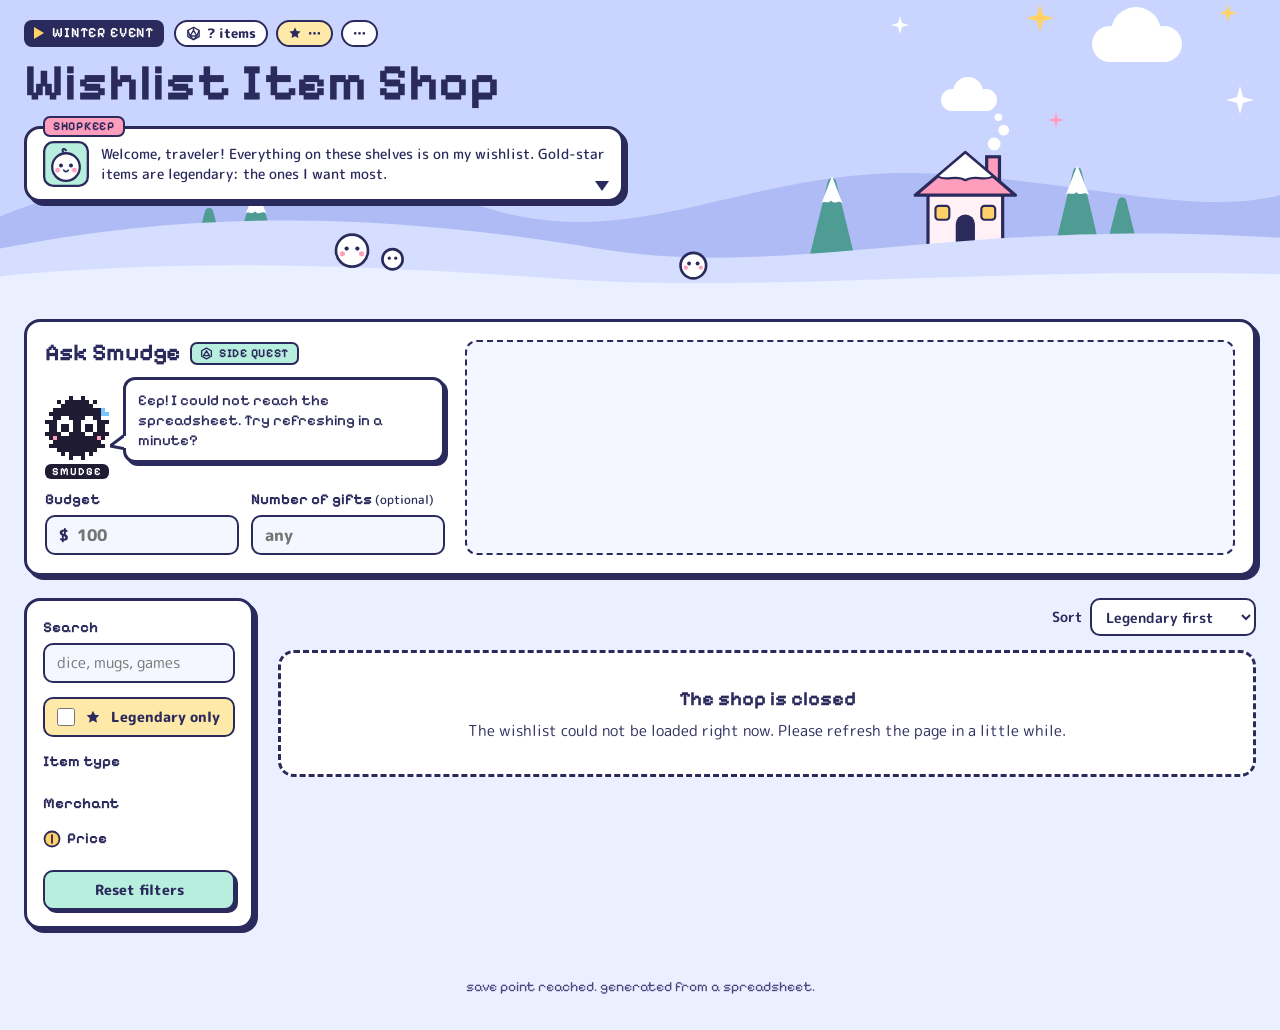
==== wishlist-site/index.html @ 826197b1 "Compact layout and more readable text - Shorter header: stats beside the event tag, hills tucked beh" ====
<!doctype html>
<html lang="en">
<head>
<meta charset="utf-8">
<meta name="viewport" content="width=device-width, initial-scale=1">
<title>Wishlist Item Shop</title>
<meta name="description" content="My winter wishlist, filterable by shop, type and price, with a little gift-picking helper.">
<link rel="preconnect" href="https://fonts.googleapis.com">
<link rel="preconnect" href="https://fonts.gstatic.com" crossorigin>
<link rel="stylesheet" href="https://fonts.googleapis.com/css2?family=M+PLUS+Rounded+1c:wght@400;500;700;800&family=Pixelify+Sans:wght@400;500;600;700&display=swap">
<link rel="stylesheet" href="styles.css">
<script src="app.js" defer></script>
</head>
<body>

<header class="hero">
  <svg class="hero-sky" aria-hidden="true" width="420" height="170" viewBox="0 0 420 170">
    <g fill="#FFFFFF">
      <circle cx="250" cy="62" r="18"/><circle cx="276" cy="50" r="25"/><circle cx="304" cy="62" r="18"/><rect x="240" y="60" width="74" height="20" rx="10"/>
      <circle cx="92" cy="118" r="11"/><circle cx="108" cy="110" r="15"/><circle cx="126" cy="118" r="11"/><rect x="86" y="116" width="46" height="13" rx="6.5"/>
      <path d="M380 104 L383 115 L394 118 L383 121 L380 132 L377 121 L366 118 L377 115 Z"/>
      <path d="M40 34 L42 41 L49 43 L42 45 L40 52 L38 45 L31 43 L38 41 Z"/>
    </g>
    <path d="M180 22 L183 33 L194 36 L183 39 L180 50 L177 39 L166 36 L177 33 Z" fill="#FFD166"/>
    <path d="M368 22 L370 29 L377 31 L370 33 L368 40 L366 33 L359 31 L366 29 Z" fill="#FFD166"/>
    <path d="M196 130 L197.6 136 L204 138 L197.6 140 L196 146 L194.4 140 L188 138 L194.4 136 Z" fill="#FF9DBD"/>
  </svg>

  <div class="wrap hero-inner">
    <div class="hero-top">
      <div class="event-tag">
        <svg aria-hidden="true" width="10" height="12" viewBox="0 0 10 12"><path d="M0 0 L10 6 L0 12 Z" fill="#FFD166"/></svg>
        <span>WINTER EVENT</span>
      </div>
      <div class="stats">
        <span class="stat">
          <svg aria-hidden="true" width="15" height="15" viewBox="0 0 24 24" fill="none" stroke="#2B2A5C" stroke-width="2.2" stroke-linejoin="round"><path d="M12 2 L21 7 V17 L12 22 L3 17 V7 Z"/><path d="M12 7 L17.5 16 H6.5 Z"/><path d="M12 2 V7 M3 7 L6.5 16 M21 7 L17.5 16 M12 22 L6.5 16 M12 22 L17.5 16"/></svg>
          <span id="stat-items">loading…</span>
        </span>
        <span class="stat stat-gold">
          <svg aria-hidden="true" width="14" height="14" viewBox="0 0 24 24"><path d="M12 2.5l2.9 6 6.6.9-4.8 4.6 1.2 6.5L12 17.4 6.1 20.5l1.2-6.5L2.5 9.4l6.6-.9z" fill="#2B2A5C"/></svg>
          <span id="stat-starred">…</span>
        </span>
        <span class="stat" id="stat-shops">…</span>
      </div>
    </div>
    <h1>Wishlist Item Shop</h1>

    <div class="dialog">
      <div class="dialog-name">SHOPKEEP</div>
      <svg aria-hidden="true" width="60" height="60" viewBox="0 0 60 60" class="dialog-portrait">
        <rect x="1.5" y="1.5" width="57" height="57" rx="12" fill="#B8EEDD" stroke="#2B2A5C" stroke-width="3"/>
        <path d="M30 12 C26 8 24 12 27 15" fill="none" stroke="#2B2A5C" stroke-width="2.5" stroke-linecap="round"/>
        <circle cx="30" cy="34" r="18" fill="#FFFFFF" stroke="#2B2A5C" stroke-width="3"/>
        <circle cx="23.5" cy="32" r="2.6" fill="#2B2A5C"/><circle cx="36.5" cy="32" r="2.6" fill="#2B2A5C"/>
        <circle cx="19" cy="38" r="3" fill="#FF9DBD"/><circle cx="41" cy="38" r="3" fill="#FF9DBD"/>
        <path d="M27 38 C28.5 40.5 31.5 40.5 33 38" fill="none" stroke="#2B2A5C" stroke-width="2.2" stroke-linecap="round"/>
      </svg>
      <p>Welcome, traveler! Everything on these shelves is on my wishlist. Gold-star items are legendary: the ones I want most.</p>
      <svg aria-hidden="true" class="dialog-caret" width="14" height="10" viewBox="0 0 14 10"><path d="M0 0 H14 L7 10 Z" fill="#2B2A5C"/></svg>
    </div>
  </div>

  <svg class="hero-scene" aria-hidden="true" viewBox="0 22 1200 178" preserveAspectRatio="xMidYMax slice">
    <path d="M0 200 V120 C150 60 300 60 450 110 C600 160 700 70 880 80 C1020 88 1120 120 1200 100 V200 Z" fill="#AEBBF5"/>
    <g fill="#4F9C94" stroke="#4F9C94" stroke-width="8" stroke-linejoin="round">
      <path d="M780 88 L800 170 H760 Z"/><path d="M1010 78 L1032 170 H988 Z"/><path d="M1052 106 L1068 170 H1036 Z"/><path d="M240 98 L260 176 H220 Z"/><path d="M196 116 L211 176 H181 Z"/>
    </g>
    <g fill="#FFFFFF">
      <path d="M780 82 L790 108 C786 103 783 110 779 105 C776 109 772 104 770 108 Z"/>
      <path d="M1010 72 L1021 100 C1016 95 1013 102 1009 97 C1006 101 1001 96 999 100 Z"/>
      <path d="M240 92 L250 118 C246 113 243 120 239 115 C236 119 232 114 230 118 Z"/>
    </g>
    <circle cx="932" cy="52" r="6" fill="#FFFFFF"/><circle cx="941" cy="39" r="5" fill="#FFFFFF"/><circle cx="936" cy="27" r="3.5" fill="#FFFFFF"/>
    <rect x="925" y="64" width="12" height="22" fill="#FF9DBD" stroke="#2B2A5C" stroke-width="3"/>
    <rect x="870" y="96" width="70" height="70" rx="6" fill="#FFF1F6" stroke="#2B2A5C" stroke-width="3"/>
    <path d="M858 100 L905 60 L952 100 Z" fill="#FF9DBD" stroke="#2B2A5C" stroke-width="3" stroke-linejoin="round"/>
    <path d="M879 82 L905 60 L931 82 C923 88 914 80 905 86 C896 80 887 88 879 82 Z" fill="#FFFFFF" stroke="#2B2A5C" stroke-width="2" stroke-linejoin="round"/>
    <rect x="896" y="118" width="18" height="48" rx="9" fill="#2B2A5C"/>
    <rect x="877" y="110" width="13" height="13" rx="3" fill="#FFD166" stroke="#2B2A5C" stroke-width="2"/>
    <rect x="920" y="110" width="13" height="13" rx="3" fill="#FFD166" stroke="#2B2A5C" stroke-width="2"/>
    <path d="M0 200 V150 C200 110 380 120 560 150 C740 180 900 120 1200 140 V200 Z" fill="#D5DEFF"/>
    <path d="M0 200 V176 C160 160 320 164 520 178 C720 192 900 168 1200 174 V200 Z" fill="#EAF0FF"/>
    <g stroke="#2B2A5C" stroke-width="2.5" fill="#FFFFFF"><circle cx="330" cy="152" r="15"/><circle cx="368" cy="160" r="9.5"/><circle cx="650" cy="166" r="12"/></g>
    <g fill="#2B2A5C"><circle cx="325" cy="150" r="2"/><circle cx="335" cy="150" r="2"/><circle cx="365" cy="159" r="1.5"/><circle cx="371" cy="159" r="1.5"/><circle cx="646" cy="164" r="1.8"/><circle cx="654" cy="164" r="1.8"/></g>
    <g fill="#FF9DBD"><circle cx="321" cy="155" r="2.4"/><circle cx="339" cy="155" r="2.4"/><circle cx="643" cy="168" r="2"/><circle cx="657" cy="168" r="2"/></g>
  </svg>
</header>

<section class="wrap planner-wrap" aria-labelledby="gp-title">
  <div class="panel planner">
    <div class="planner-left">
      <div class="planner-head">
        <h2 id="gp-title" class="pixel planner-title">Ask Smudge</h2>
        <div class="quest-tag">
          <svg aria-hidden="true" width="13" height="13" viewBox="0 0 24 24" fill="none" stroke="#2B2A5C" stroke-width="2.4" stroke-linejoin="round"><path d="M12 2 L21 7 V17 L12 22 L3 17 V7 Z"/><path d="M12 7 L17.5 16 H6.5 Z"/></svg>
          <span>SIDE QUEST</span>
        </div>
      </div>

      <div class="smudge-row">
        <div class="smudge-col">
          <div id="smudge" class="smudge" data-mood="idle">
            <svg class="m-idle" role="img" aria-label="Smudge, a fuzzy little soot sprite, looking up" width="88" height="88" viewBox="0 0 16 16" shape-rendering="crispEdges"><path d="M6 0h1v1h-1zM9 0h1v1h-1zM3 1h1v1h-1zM5 1h6v1h-6zM12 1h1v1h-1zM4 2h8v1h-8zM2 3h12v1h-12zM1 4h14v1h-14zM2 5h12v1h-12zM0 6h16v1h-16zM1 7h14v1h-14zM1 8h14v1h-14zM0 9h16v1h-16zM1 10h14v1h-14zM2 11h12v1h-12zM1 12h14v1h-14zM3 13h10v1h-10zM4 14h1v1h-1zM6 14h4v1h-4zM11 14h1v1h-1zM6 15h1v1h-1zM9 15h1v1h-1z" fill="#1E1B33"/><path d="M4 5h2v1h-2zM10 5h2v1h-2zM3 6h4v1h-4zM9 6h4v1h-4zM3 7h4v1h-4zM9 7h4v1h-4zM3 8h4v1h-4zM9 8h4v1h-4zM4 9h2v1h-2zM10 9h2v1h-2z" fill="#FFFFFF"/><path d="M4 6h1v1h-1zM10 6h1v1h-1zM4 7h2v1h-2zM10 7h2v1h-2z" fill="#1E1B33"/><path d="M2 10h1v1h-1zM13 10h1v1h-1z" fill="#FF9DBD"/></svg>
            <span class="m-happy">
              <svg role="img" aria-label="Smudge, a fuzzy little soot sprite, beaming" width="88" height="88" viewBox="0 0 16 16" shape-rendering="crispEdges"><path d="M6 0h1v1h-1zM9 0h1v1h-1zM3 1h1v1h-1zM5 1h6v1h-6zM12 1h1v1h-1zM4 2h8v1h-8zM2 3h12v1h-12zM1 4h14v1h-14zM2 5h12v1h-12zM0 6h16v1h-16zM1 7h14v1h-14zM1 8h14v1h-14zM0 9h16v1h-16zM1 10h14v1h-14zM2 11h12v1h-12zM1 12h14v1h-14zM3 13h10v1h-10zM4 14h1v1h-1zM6 14h4v1h-4zM11 14h1v1h-1zM6 15h1v1h-1zM9 15h1v1h-1z" fill="#1E1B33"/><path d="M4 6h2v1h-2zM10 6h2v1h-2zM3 7h1v1h-1zM6 7h1v1h-1zM9 7h1v1h-1zM12 7h1v1h-1z" fill="#FFFFFF"/><path d="M2 10h1v1h-1zM13 10h1v1h-1z" fill="#FF9DBD"/></svg>
              <svg aria-hidden="true" class="spark spark-a" width="22" height="22" viewBox="0 0 5 5" shape-rendering="crispEdges"><path d="M2 0h1v5h-1zM0 2h5v1h-5z" fill="#FFD166"/></svg>
              <svg aria-hidden="true" class="spark spark-b" width="14" height="14" viewBox="0 0 5 5" shape-rendering="crispEdges"><path d="M2 0h1v5h-1zM0 2h5v1h-5z" fill="#FF9DBD"/></svg>
            </span>
            <svg class="m-sad" role="img" aria-label="Smudge, a fuzzy little soot sprite, sweating nervously" width="88" height="88" viewBox="0 0 16 16" shape-rendering="crispEdges"><path d="M6 0h1v1h-1zM9 0h1v1h-1zM3 1h1v1h-1zM5 1h6v1h-6zM12 1h1v1h-1zM4 2h8v1h-8zM2 3h12v1h-12zM1 4h14v1h-14zM2 5h12v1h-12zM0 6h16v1h-16zM1 7h14v1h-14zM1 8h14v1h-14zM0 9h16v1h-16zM1 10h14v1h-14zM2 11h12v1h-12zM1 12h14v1h-14zM3 13h10v1h-10zM4 14h1v1h-1zM6 14h4v1h-4zM11 14h1v1h-1zM6 15h1v1h-1zM9 15h1v1h-1z" fill="#1E1B33"/><path d="M4 5h2v1h-2zM10 5h2v1h-2zM3 6h4v1h-4zM9 6h4v1h-4zM3 7h4v1h-4zM9 7h4v1h-4zM3 8h4v1h-4zM9 8h4v1h-4zM4 9h2v1h-2zM10 9h2v1h-2z" fill="#FFFFFF"/><path d="M4 7h2v1h-2zM10 7h2v1h-2zM4 8h2v1h-2zM10 8h2v1h-2z" fill="#1E1B33"/><path d="M14 3h1v1h-1zM14 4h2v1h-2z" fill="#7CC4FF"/><path d="M2 10h1v1h-1zM13 10h1v1h-1z" fill="#FF9DBD"/></svg>
          </div>
          <div class="smudge-name">SMUDGE</div>
        </div>
        <div class="bubble">
          <svg aria-hidden="true" class="bubble-tail" width="16" height="18" viewBox="0 0 16 18"><path d="M16 0 L0 12 L16 15" fill="#FFFFFF" stroke="#2B2A5C" stroke-width="3" stroke-linejoin="round"/><rect x="14" y="2" width="5" height="12" fill="#FFFFFF"/></svg>
          <p id="smudge-line" aria-live="polite">Fetching the shop inventory…</p>
        </div>
      </div>

      <div class="planner-fields">
        <div class="field">
          <label for="gp-budget" class="pixel field-label">Budget</label>
          <div class="money-input">
            <span aria-hidden="true">$</span>
            <input id="gp-budget" type="number" inputmode="decimal" min="0" step="any" placeholder="100">
          </div>
        </div>
        <div class="field">
          <label for="gp-count" class="pixel field-label">Number of gifts <span class="optional">(optional)</span></label>
          <input id="gp-count" class="text-input" type="number" inputmode="numeric" min="1" step="1" placeholder="any">
        </div>
      </div>
    </div>

    <div class="planner-right" id="gp-result" aria-live="polite"></div>
  </div>
</section>

<main class="wrap shop">
  <aside class="panel filters" aria-label="Filters">
    <div class="field">
      <label for="q" class="pixel filter-title">Search</label>
      <input id="q" class="text-input" type="search" placeholder="dice, mugs, games" autocomplete="off">
    </div>

    <label class="star-toggle">
      <input id="star-only" type="checkbox">
      <svg aria-hidden="true" width="18" height="18" viewBox="0 0 24 24"><path d="M12 2.5l2.9 6 6.6.9-4.8 4.6 1.2 6.5L12 17.4 6.1 20.5l1.2-6.5L2.5 9.4l6.6-.9z" fill="#2B2A5C"/></svg>
      <span>Legendary only</span>
    </label>

    <div class="filter-group">
      <div id="type-label" class="pixel filter-title">Item type</div>
      <div id="type-chips" class="chip-row" role="group" aria-labelledby="type-label"></div>
    </div>

    <fieldset class="filter-group">
      <legend class="pixel filter-title">Merchant</legend>
      <div id="vendor-list"></div>
    </fieldset>

    <div class="filter-group">
      <div id="price-label" class="pixel filter-title price-title">
        <svg aria-hidden="true" width="18" height="18" viewBox="0 0 24 24"><circle cx="12" cy="12" r="10" fill="#FFD166" stroke="#2B2A5C" stroke-width="2.4"/><path d="M12 7 V17" stroke="#2B2A5C" stroke-width="2.4" stroke-linecap="round"/></svg>
        <span>Price</span>
      </div>
      <div id="price-chips" class="chip-row" role="group" aria-labelledby="price-label"></div>
    </div>

    <button type="button" id="reset" class="btn btn-mint">Reset filters</button>
  </aside>

  <section class="results" aria-label="Wishlist items">
    <div class="results-bar">
      <div id="count" class="count" aria-live="polite"></div>
      <label class="sort">
        <span>Sort</span>
        <select id="sort">
          <option value="wanted">Legendary first</option>
          <option value="low">Price: low to high</option>
          <option value="high">Price: high to low</option>
          <option value="name">Name A to Z</option>
        </select>
      </label>
    </div>

    <div id="status" class="status" hidden></div>
    <div id="grid" class="grid"></div>
  </section>
</main>

<footer class="pixel footer">save point reached. generated from a spreadsheet.</footer>

</body>
</html>
---- wishlist-site/styles.css ----
:root {
  --ink: #2B2A5C;
  --ink-soft: #4B4A80;
  --soot: #1E1B33;
  --ground: #EAF0FF;
  --sky: #C9D4FF;
  --lav: #D5DEFF;
  --field: #F4F7FF;
  --white: #FFFFFF;
  --gold: #FFD166;
  --gold-soft: #FFE9A8;
  --gold-card: #FFF6D6;
  --gold-shadow: #E0A100;
  --pink: #FF9DBD;
  --pink-soft: #FFE3EE;
  --mint: #B8EEDD;
  /* Pixel font is for headings and labels only; numbers and controls use the rounded font. */
  --pixel: 'Pixelify Sans', ui-monospace, monospace;
  --round: 'M PLUS Rounded 1c', system-ui, sans-serif;
}

* { box-sizing: border-box; }

body {
  margin: 0;
  background: var(--ground);
  color: var(--ink);
  font-family: var(--round);
  font-size: 15px;
  line-height: 1.45;
  font-variant-ligatures: none;
}

a { color: var(--ink); }
a:hover { color: #5A3FA0; }
input, select, button { font-family: inherit; color: inherit; }
:focus-visible { outline: 3px solid #5A3FA0; outline-offset: 2px; }

.pixel { font-family: var(--pixel); }
.wrap { max-width: 1320px; margin: 0 auto; padding-left: 24px; padding-right: 24px; }
@media (max-width: 480px) { .wrap { padding-left: 16px; padding-right: 16px; } }

/* hide number spinners */
input[type="number"] { -moz-appearance: textfield; appearance: textfield; }
input[type="number"]::-webkit-inner-spin-button,
input[type="number"]::-webkit-outer-spin-button { -webkit-appearance: none; margin: 0; }

/* ---------- Header ---------- */
.hero { position: relative; background: var(--sky); overflow: hidden; }
.hero-sky { position: absolute; top: -18px; right: 0; }
.hero-inner { position: relative; padding-top: 20px; padding-bottom: 0; }

.hero-top { display: flex; flex-wrap: wrap; align-items: center; gap: 10px; }
.event-tag {
  display: inline-flex; align-items: center; gap: 8px;
  padding: 3px 10px; background: var(--ink); color: var(--white);
  border-radius: 8px; font-family: var(--pixel); font-size: 14px; font-weight: 600; letter-spacing: 0.06em;
}
.stats { display: flex; flex-wrap: wrap; gap: 8px; font-size: 13px; font-weight: 800; }
.stat {
  display: inline-flex; align-items: center; gap: 6px; padding: 2px 10px;
  background: var(--white); border: 2px solid var(--ink); border-radius: 999px;
}
.stat-gold { background: var(--gold-soft); }

h1 {
  margin: 10px 0 0;
  font-family: var(--pixel); font-weight: 700;
  font-size: clamp(2rem, 5vw, 3.2rem); line-height: 1;
}

.dialog {
  position: relative; margin-top: 18px; max-width: 600px;
  display: flex; align-items: center; gap: 12px;
  padding: 12px 16px; background: var(--white);
  border: 3px solid var(--ink); border-radius: 16px; box-shadow: 4px 4px 0 var(--ink);
}
.dialog p { margin: 0; font-weight: 500; font-size: 14px; }
.dialog-portrait { flex: none; width: 46px; height: 46px; }
.dialog-name {
  position: absolute; top: -13px; left: 16px; padding: 0 8px;
  background: var(--pink); border: 2px solid var(--ink); border-radius: 7px;
  font-family: var(--pixel); font-size: 12px; font-weight: 700; letter-spacing: 0.06em;
}
.dialog-caret { position: absolute; right: 12px; bottom: 8px; animation: caret 1s steps(2, end) infinite; }
@keyframes caret { 50% { opacity: 0; } }

.hero-inner { z-index: 1; }
/* The hills tuck up behind the dialog so there's no empty band of sky. */
.hero-scene {
  display: block; position: relative; width: 100%; aspect-ratio: 1200 / 178; min-height: 90px;
  margin-top: clamp(-96px, -7vw, -24px); margin-bottom: -1px; pointer-events: none;
}

/* ---------- Shared bits ---------- */
.panel {
  background: var(--white); border: 3px solid var(--ink); border-radius: 16px;
  box-shadow: 4px 4px 0 var(--ink); padding: 18px;
}

.text-input {
  min-height: 40px; width: 100%; padding: 0 12px;
  border: 2px solid var(--ink); border-radius: 10px; background: var(--field); font-size: 15px;
}

.btn {
  min-height: 40px; padding: 0 14px; border: 2px solid var(--ink); border-radius: 10px;
  box-shadow: 3px 3px 0 var(--ink); font-size: 14px; font-weight: 800; cursor: pointer;
}
.btn:active { transform: translate(3px, 3px); box-shadow: none; }
.btn-mint { background: var(--mint); }

.chip-row { display: flex; flex-wrap: wrap; gap: 8px; }
.chip {
  min-height: 36px; padding: 0 12px; border: 2px solid var(--ink); border-radius: 10px;
  background: var(--white); box-shadow: 2px 2px 0 var(--ink);
  font-size: 13.5px; font-weight: 800; cursor: pointer;
}
.chip-pill { border-radius: 999px; background: var(--pink-soft); }
.chip[aria-pressed="true"] {
  background: var(--ink); color: var(--white); box-shadow: none; transform: translate(2px, 2px);
}

/* ---------- Gift planner ---------- */
.planner-wrap { padding-top: 18px; padding-bottom: 4px; }
.planner { display: flex; flex-wrap: wrap; gap: 20px; }
.planner-left { flex: 1 1 400px; min-width: 0; display: flex; flex-direction: column; gap: 10px; }
.planner-head { display: flex; flex-wrap: wrap; align-items: center; gap: 10px; }
.quest-tag {
  display: inline-flex; align-items: center; gap: 6px; padding: 1px 8px;
  background: var(--mint); border: 2px solid var(--ink); border-radius: 7px;
  font-family: var(--pixel); font-size: 12px; font-weight: 700; letter-spacing: 0.06em;
}
.planner-title { margin: 0; font-size: 24px; font-weight: 700; line-height: 1.1; }

.smudge-row { display: flex; align-items: flex-end; gap: 14px; }
.smudge-col { flex: none; display: flex; flex-direction: column; align-items: center; gap: 4px; }
.smudge { position: relative; width: 64px; height: 64px; animation: bob 1.2s steps(2, end) infinite; }
.smudge svg { width: 64px; height: 64px; }
.smudge > * { display: none; }
.smudge[data-mood="idle"] .m-idle,
.smudge[data-mood="sad"] .m-sad { display: block; }
.smudge[data-mood="happy"] .m-happy { display: block; }
.smudge .spark { position: absolute; width: 16px; height: 16px; }
.smudge .spark-a { top: -8px; right: -12px; }
.smudge .spark-b { top: 2px; left: -12px; width: 11px; height: 11px; }
@keyframes bob { 0%, 100% { transform: translateY(0); } 50% { transform: translateY(-5px); } }
.smudge-name {
  padding: 0 7px; background: var(--soot); color: var(--white); border-radius: 6px;
  font-family: var(--pixel); font-size: 11px; font-weight: 700; letter-spacing: 0.08em;
}

.bubble {
  flex: 1; min-width: 0; position: relative; margin-bottom: 16px; padding: 10px 12px;
  background: var(--white); border: 3px solid var(--ink); border-radius: 12px; box-shadow: 3px 3px 0 var(--ink);
}
.bubble p { margin: 0; font-family: var(--pixel); font-size: 15px; font-weight: 500; line-height: 1.35; }
.bubble-tail { position: absolute; left: -16px; bottom: 8px; }

.planner-fields { display: grid; grid-template-columns: repeat(auto-fit, minmax(150px, 1fr)); gap: 12px; align-items: end; }
.field { display: flex; flex-direction: column; gap: 4px; min-width: 0; }
.field-label { font-size: 15px; font-weight: 700; }
.optional { font-family: var(--round); font-size: 12px; font-weight: 500; }
.money-input {
  display: flex; align-items: center; gap: 6px; min-height: 40px; padding: 0 12px;
  border: 2px solid var(--ink); border-radius: 10px; background: var(--field);
}
.money-input span { font-size: 16px; font-weight: 800; }
.money-input input { flex: 1; min-width: 0; min-height: 36px; border: 0; background: transparent; font-size: 16px; font-weight: 800; }
.money-input:focus-within { outline: 3px solid #5A3FA0; outline-offset: 2px; }
.money-input input:focus-visible { outline: none; }
#gp-count { font-size: 16px; font-weight: 800; }

.planner-right {
  flex: 999 1 360px; min-width: 0; padding: 12px 14px; background: var(--field);
  border: 2px dashed var(--ink); border-radius: 12px; display: flex; flex-direction: column; gap: 8px;
}
.plan-empty { margin: auto; text-align: center; padding: 6px; display: flex; flex-direction: column; align-items: center; gap: 4px; }
.plan-empty svg { width: 32px; height: 32px; }
.plan-empty-title { font-family: var(--pixel); font-size: 17px; font-weight: 700; }
.plan-empty-sub { font-size: 13px; color: var(--ink-soft); margin: 0; }
.plan-head { display: flex; flex-wrap: wrap; align-items: baseline; justify-content: space-between; gap: 8px; }
.plan-head strong { font-family: var(--pixel); font-size: 17px; }
.plan-head span { font-size: 13px; font-weight: 800; }
.plan-list { list-style: none; margin: 0; padding: 0; display: grid; grid-template-columns: repeat(auto-fill, minmax(260px, 1fr)); gap: 6px; }
.plan-row {
  display: flex; align-items: center; gap: 10px; padding: 6px 10px;
  background: var(--white); border: 2px solid var(--ink); border-radius: 10px;
}
.plan-dot { flex: none; width: 22px; height: 22px; border-radius: 50%; background: var(--lav); border: 2px solid var(--ink); display: flex; align-items: center; justify-content: center; }
.plan-dot svg { width: 12px; height: 12px; }
.plan-dot.is-gold { background: var(--gold); }
.plan-name { flex: 1; min-width: 0; display: flex; flex-direction: column; }
.plan-name a, .plan-name > span:first-child { font-weight: 800; font-size: 14px; line-height: 1.25; text-decoration: none; }
.plan-name a:hover { text-decoration: underline; }
.plan-meta { font-size: 12px; color: var(--ink-soft); font-weight: 500; }
.plan-price { font-size: 15px; font-weight: 800; white-space: nowrap; }
.plan-totals { display: flex; flex-wrap: wrap; gap: 8px; font-size: 13px; font-weight: 800; }
.plan-total { padding: 3px 10px; background: var(--ink); color: var(--white); border-radius: 999px; }
.plan-left { padding: 1px 10px; background: var(--white); border: 2px solid var(--ink); border-radius: 999px; }
.plan-note { margin: 0; padding: 6px 10px; background: var(--gold-soft); border: 2px solid var(--ink); border-radius: 8px; font-size: 13px; font-weight: 600; }

/* ---------- Shop layout ---------- */
.shop { padding-top: 18px; padding-bottom: 48px; display: flex; flex-wrap: wrap; gap: 24px; align-items: flex-start; }
.filters { flex: 1 1 230px; max-width: 100%; display: flex; flex-direction: column; gap: 14px; padding: 16px; }
@media (min-width: 900px) {
  .filters {
    position: sticky; top: 12px;
    max-height: calc(100vh - 24px); overflow-y: auto; overscroll-behavior: contain;
  }
}
.filter-group { border: 0; margin: 0; padding: 0; display: flex; flex-direction: column; gap: 6px; min-width: 0; }
.filter-title { padding: 0; font-size: 15px; font-weight: 700; }
.price-title { display: flex; align-items: center; gap: 6px; }

.star-toggle {
  display: flex; align-items: center; gap: 10px; min-height: 40px; padding: 0 12px;
  border-radius: 10px; background: var(--gold-soft); border: 2px solid var(--ink); font-weight: 800; font-size: 14px; cursor: pointer;
}
.star-toggle svg { flex: none; width: 16px; height: 16px; }
input[type="checkbox"] { width: 18px; height: 18px; margin: 0; accent-color: var(--ink); flex: none; }

.vendor { display: flex; align-items: center; gap: 10px; min-height: 32px; cursor: pointer; }
.vendor-name { flex: 1; font-weight: 600; font-size: 14px; }
.vendor-count { min-width: 22px; text-align: center; padding: 0 8px; border-radius: 999px; background: var(--lav); font-size: 12px; font-weight: 800; }

.results { flex: 999 1 560px; min-width: 0; display: flex; flex-direction: column; gap: 14px; }
.results-bar { display: flex; flex-wrap: wrap; align-items: center; justify-content: space-between; gap: 10px; }
.count { font-size: 15px; font-weight: 800; }
.sort { display: flex; align-items: center; gap: 8px; font-weight: 700; font-size: 14px; }
.sort select {
  min-height: 38px; padding: 0 10px; border: 2px solid var(--ink); border-radius: 10px;
  background: var(--white); font-size: 14px; font-weight: 700;
}

.status {
  padding: 32px 20px; text-align: center; background: var(--white);
  border: 3px dashed var(--ink); border-radius: 16px;
}
.status-title { font-family: var(--pixel); font-weight: 700; font-size: 20px; }
.status p { margin: 6px 0 0; }

/* ---------- Cards ---------- */
.grid { display: grid; grid-template-columns: repeat(auto-fill, minmax(190px, 1fr)); gap: 22px 18px; padding-top: 8px; }

.card {
  position: relative; display: flex; flex-direction: column; padding: 8px;
  background: var(--white); border: 3px solid var(--ink); border-radius: 14px; box-shadow: 4px 4px 0 var(--ink);
}
.card.is-legendary { background: var(--gold-card); box-shadow: 4px 4px 0 var(--gold-shadow); }

.star-badge {
  position: absolute; top: -12px; right: -10px; z-index: 2; width: 36px; height: 36px; border-radius: 50%;
  background: var(--gold); border: 3px solid var(--ink); display: flex; align-items: center; justify-content: center;
}
.star-badge svg { width: 18px; height: 18px; }

.photo {
  position: relative; aspect-ratio: 4 / 3; border-radius: 10px; overflow: hidden;
  background: var(--white); border: 2px solid var(--ink);
}
.photo img { width: 100%; height: 100%; object-fit: contain; display: block; }
.photo-empty {
  width: 100%; height: 100%; display: flex; flex-direction: column; align-items: center; justify-content: center; gap: 6px;
  background: var(--ground); color: var(--ink-soft); font-size: 12px; font-weight: 700;
}
.photo-empty svg { width: 28px; height: 28px; }

/* details popover */
.info { position: absolute; top: 14px; left: 14px; z-index: 3; }
.info-btn {
  width: 34px; height: 34px; border-radius: 50%; border: 2px solid var(--ink); background: var(--white);
  box-shadow: 2px 2px 0 var(--ink); cursor: pointer; display: flex; align-items: center; justify-content: center; padding: 0;
}
.info-btn svg { width: 16px; height: 16px; }
.info-btn[aria-expanded="true"] { background: var(--ink); color: var(--white); box-shadow: none; transform: translate(2px, 2px); }
.details {
  display: none; position: absolute; top: 40px; left: 0; width: min(240px, 70vw); padding: 10px 12px;
  background: var(--white); border: 3px solid var(--ink); border-radius: 12px; box-shadow: 3px 3px 0 var(--ink);
}
.info.is-open .details { display: block; }
@media (hover: hover) { .info:hover .details, .info:focus-within .details { display: block; } }
.details-title { font-family: var(--pixel); font-size: 13px; font-weight: 700; letter-spacing: 0.05em; margin-bottom: 4px; }
.details dl { margin: 0; display: grid; grid-template-columns: auto 1fr; gap: 3px 10px; font-size: 13px; }
.details dt { font-weight: 800; }
.details dd { margin: 0; overflow-wrap: anywhere; }

.card-body { padding: 8px 2px 0; display: flex; flex-direction: column; gap: 4px; flex: 1; }
.tags { display: flex; flex-wrap: wrap; gap: 4px; font-size: 10.5px; font-weight: 800; letter-spacing: 0.05em; text-transform: uppercase; }
.tag { padding: 0 6px; border-radius: 5px; border: 2px solid var(--ink); background: var(--lav); }
.tag-legend { background: var(--gold); }
.tag-vendor-on-gold { background: var(--white); }
.tag-type { background: var(--pink-soft); border-radius: 999px; }
.tag-qty { background: var(--mint); }
.card h2 { margin: 0; font-size: 14.5px; font-weight: 800; line-height: 1.3; overflow-wrap: anywhere; }
.card-foot { margin-top: auto; padding-top: 4px; display: flex; align-items: center; justify-content: space-between; gap: 6px; flex-wrap: wrap; }
.price { font-weight: 800; font-size: 19px; letter-spacing: -0.01em; }
.view {
  display: inline-flex; align-items: center; gap: 5px; min-height: 36px; padding: 0 12px;
  border: 2px solid var(--ink); border-radius: 10px; background: var(--mint); box-shadow: 2px 2px 0 var(--ink);
  font-size: 14px; font-weight: 800; text-decoration: none; color: var(--ink);
}
.view svg { width: 12px; height: 12px; }
.view:hover { color: var(--ink); background: #A3E6D1; }
.view:active { transform: translate(2px, 2px); box-shadow: none; }

.footer { padding: 0 24px 32px; text-align: center; font-size: 14px; color: var(--ink-soft); }

@media (prefers-reduced-motion: reduce) {
  .smudge, .dialog-caret { animation: none; }
}
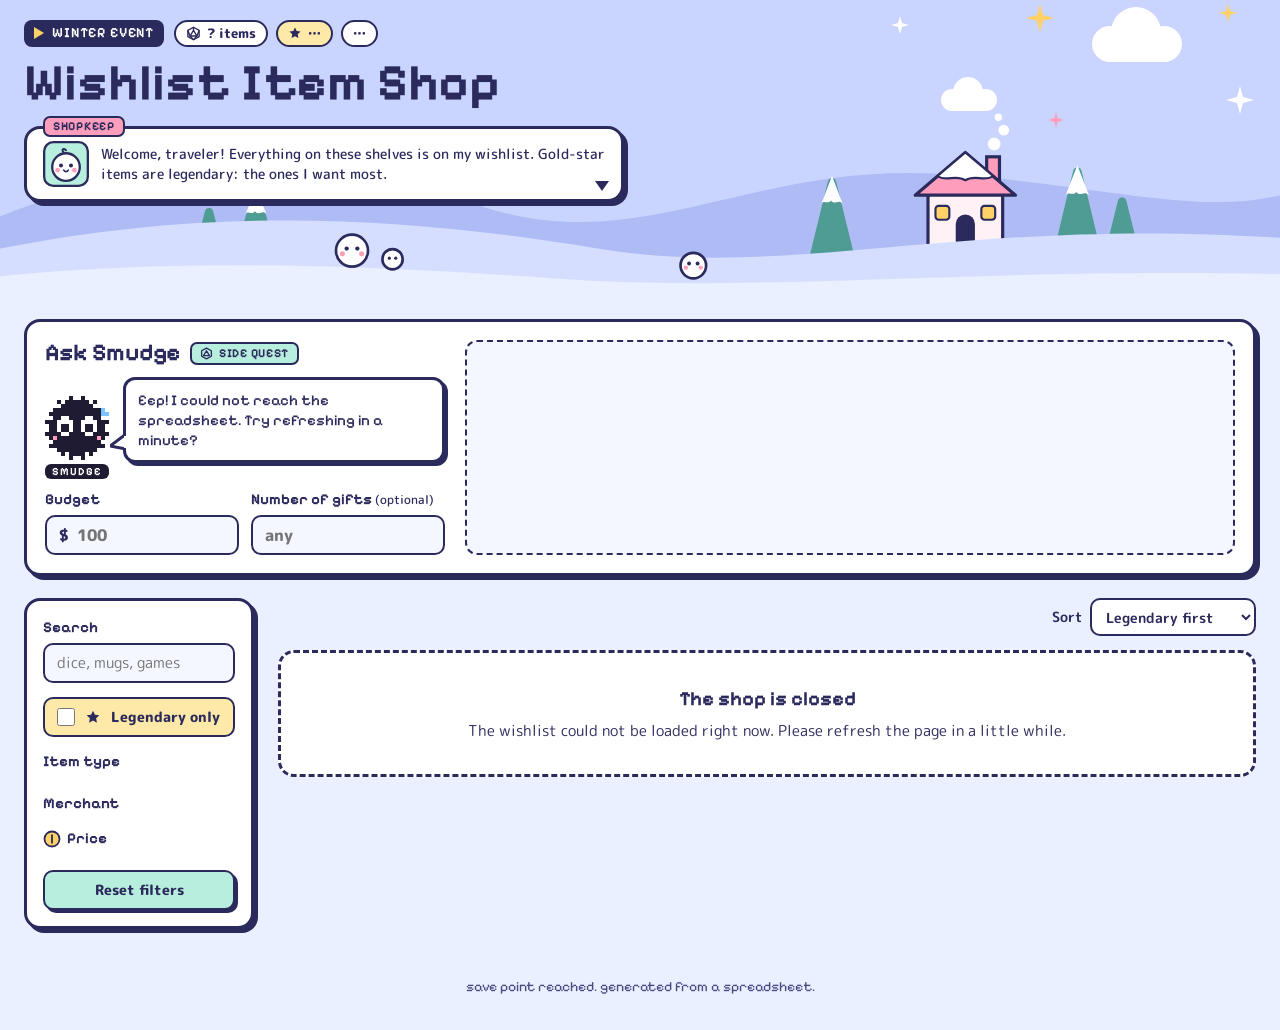
==== commit 394aa678: "Add looting (purchase claims), spoiler shield and test-claims mode - Loot button records purchases v" ====
--- a/wishlist-site/index.html
+++ b/wishlist-site/index.html
@@ -43,6 +43,7 @@
         </span>
         <span class="stat" id="stat-shops">…</span>
       </div>
+      <span id="mode-badge" class="mode-badge" hidden></span>
     </div>
     <h1>Wishlist Item Shop</h1>
 
@@ -191,5 +192,28 @@
 
 <footer class="pixel footer">save point reached. generated from a spreadsheet.</footer>
 
+<dialog id="loot-dialog" class="loot-dialog" aria-labelledby="loot-title">
+  <form id="loot-form" method="dialog">
+    <div class="loot-head">
+      <svg aria-hidden="true" width="40" height="40" viewBox="0 0 16 16" shape-rendering="crispEdges"><path d="M2 5h12v9H2z" fill="#FFD166"/><path d="M2 5h12v1H2zM2 13h12v1H2zM1 5h1v9H1zM14 5h1v9h-1zM2 8h12v1H2zM3 3h10v2H3zM2 4h1v1H2zM13 4h1v1h-1zM4 2h8v1H4z" fill="#2B2A5C"/><path d="M7 7h2v3H7z" fill="#2B2A5C"/></svg>
+      <h2 id="loot-title" class="pixel">Mark as looted?</h2>
+    </div>
+    <p class="loot-item" id="loot-name"></p>
+    <p class="loot-copy">This tells other gift-givers you bought it, so nobody doubles up. Nicole won't see it.</p>
+    <div class="loot-qty-row" id="loot-qty-row">
+      <label for="loot-qty">How many did you get?</label>
+      <input id="loot-qty" class="text-input" type="number" inputmode="numeric" min="1" step="1" value="1">
+      <span id="loot-left" class="loot-left"></span>
+    </div>
+    <p id="loot-error" class="loot-error" role="alert" hidden>Smudge couldn't reach the loot log. Check your connection and try again.</p>
+    <div class="loot-actions">
+      <button type="button" id="loot-cancel" class="btn btn-plain">Cancel</button>
+      <button type="submit" id="loot-confirm" class="btn btn-gold">Loot it!</button>
+    </div>
+  </form>
+</dialog>
+
+<div id="toast" class="toast" role="status" aria-live="polite" hidden></div>
+
 </body>
 </html>
--- a/wishlist-site/styles.css
+++ b/wishlist-site/styles.css
@@ -309,3 +309,85 @@
 @media (prefers-reduced-motion: reduce) {
   .smudge, .dialog-caret { animation: none; }
 }
+
+/* ---------- Looting ---------- */
+.mode-badge {
+  display: inline-flex; align-items: center; gap: 6px; padding: 2px 10px;
+  border: 2px dashed var(--ink); border-radius: 999px; font-size: 13px; font-weight: 800;
+}
+.mode-badge[hidden] { display: none; }
+.mode-badge.is-shield { background: var(--mint); }
+.mode-badge.is-test { background: var(--pink-soft); }
+
+.card-actions { display: flex; gap: 6px; }
+.loot-btn {
+  display: inline-flex; align-items: center; gap: 5px; min-height: 36px; padding: 0 10px;
+  border: 2px solid var(--ink); border-radius: 10px; background: var(--gold-soft); box-shadow: 2px 2px 0 var(--ink);
+  font-size: 14px; font-weight: 800; cursor: pointer; color: var(--ink);
+}
+.loot-btn:hover { background: var(--gold); }
+.loot-btn:active { transform: translate(2px, 2px); box-shadow: none; }
+
+.tag-looted { background: var(--ink); color: var(--white); }
+.card.is-looted { background: #F1F2F7; box-shadow: 4px 4px 0 #9A9CB8; border-color: #6C6E92; }
+.card.is-looted .photo img,
+.card.is-looted .star-badge { filter: grayscale(1); opacity: 0.55; }
+.card.is-looted h2,
+.card.is-looted .price { color: #5B5D82; }
+.card.is-looted .price { text-decoration: line-through; }
+.looted-stamp {
+  position: absolute; left: 50%; top: 50%; transform: translate(-50%, -50%) rotate(-12deg);
+  padding: 2px 12px; border: 3px solid var(--ink); border-radius: 8px; background: var(--white);
+  font-family: var(--pixel); font-size: 22px; font-weight: 700; letter-spacing: 0.08em; color: var(--ink);
+  box-shadow: 3px 3px 0 var(--ink);
+}
+.looted-note { margin: 2px 0 0; font-size: 12.5px; font-weight: 700; color: #5B5D82; }
+
+.plan-hint { margin: 0; font-size: 12.5px; color: var(--ink-soft); font-weight: 600; }
+
+.loot-dialog {
+  width: min(400px, calc(100vw - 32px)); padding: 20px; color: var(--ink);
+  border: 3px solid var(--ink); border-radius: 16px; box-shadow: 5px 5px 0 var(--ink); background: var(--white);
+}
+.loot-dialog::backdrop { background: rgba(43, 42, 92, 0.45); }
+.loot-dialog form { display: flex; flex-direction: column; gap: 10px; }
+.loot-head { display: flex; align-items: center; gap: 10px; }
+.loot-head h2 { margin: 0; font-size: 22px; }
+.loot-item { margin: 0; font-weight: 800; font-size: 16px; }
+.loot-copy { margin: 0; font-size: 13.5px; color: var(--ink-soft); }
+.loot-qty-row { display: grid; grid-template-columns: 1fr 80px; align-items: center; gap: 4px 10px; font-weight: 700; font-size: 14px; }
+.loot-qty-row[hidden] { display: none; }
+.loot-qty-row input { text-align: center; font-weight: 800; }
+.loot-left { grid-column: 1 / -1; font-size: 12.5px; font-weight: 600; color: var(--ink-soft); }
+.loot-error { margin: 0; padding: 6px 10px; background: var(--pink-soft); border: 2px solid var(--ink); border-radius: 8px; font-size: 13px; font-weight: 600; }
+.loot-actions { display: flex; justify-content: flex-end; gap: 10px; margin-top: 4px; }
+.btn-plain { background: var(--white); }
+.btn-gold { background: var(--gold); }
+.btn:disabled { opacity: 0.6; cursor: progress; }
+
+.toast {
+  position: fixed; left: 50%; bottom: 18px; transform: translateX(-50%); z-index: 50;
+  width: max-content; max-width: calc(100vw - 32px);
+  display: flex; align-items: center; gap: 10px; padding: 10px 12px 10px 16px;
+  background: var(--soot); color: var(--white); border-radius: 14px; box-shadow: 4px 4px 0 var(--gold-shadow);
+  font-size: 14px; font-weight: 700;
+}
+.toast[hidden] { display: none; }
+.toast-text { flex: 1; min-width: 0; }
+.toast-undo {
+  min-height: 34px; padding: 0 12px; border: 2px solid var(--white); border-radius: 9px;
+  background: transparent; color: var(--white); font-weight: 800; cursor: pointer;
+}
+.toast-undo:hover { background: var(--white); color: var(--soot); }
+.toast-close { width: 34px; height: 34px; border: 0; background: transparent; color: var(--white); font-size: 20px; cursor: pointer; }
+
+@media (max-width: 520px) {
+  .grid { grid-template-columns: repeat(2, minmax(0, 1fr)); gap: 16px 12px; }
+  .card { padding: 6px; }
+  .card-actions { flex-wrap: wrap; width: 100%; }
+  .card-actions > * { flex: 1 1 auto; justify-content: center; }
+  .price { font-size: 17px; }
+  .star-badge { width: 30px; height: 30px; top: -10px; right: -8px; }
+  .info { top: 10px; left: 10px; }
+  .info-btn { width: 30px; height: 30px; }
+}
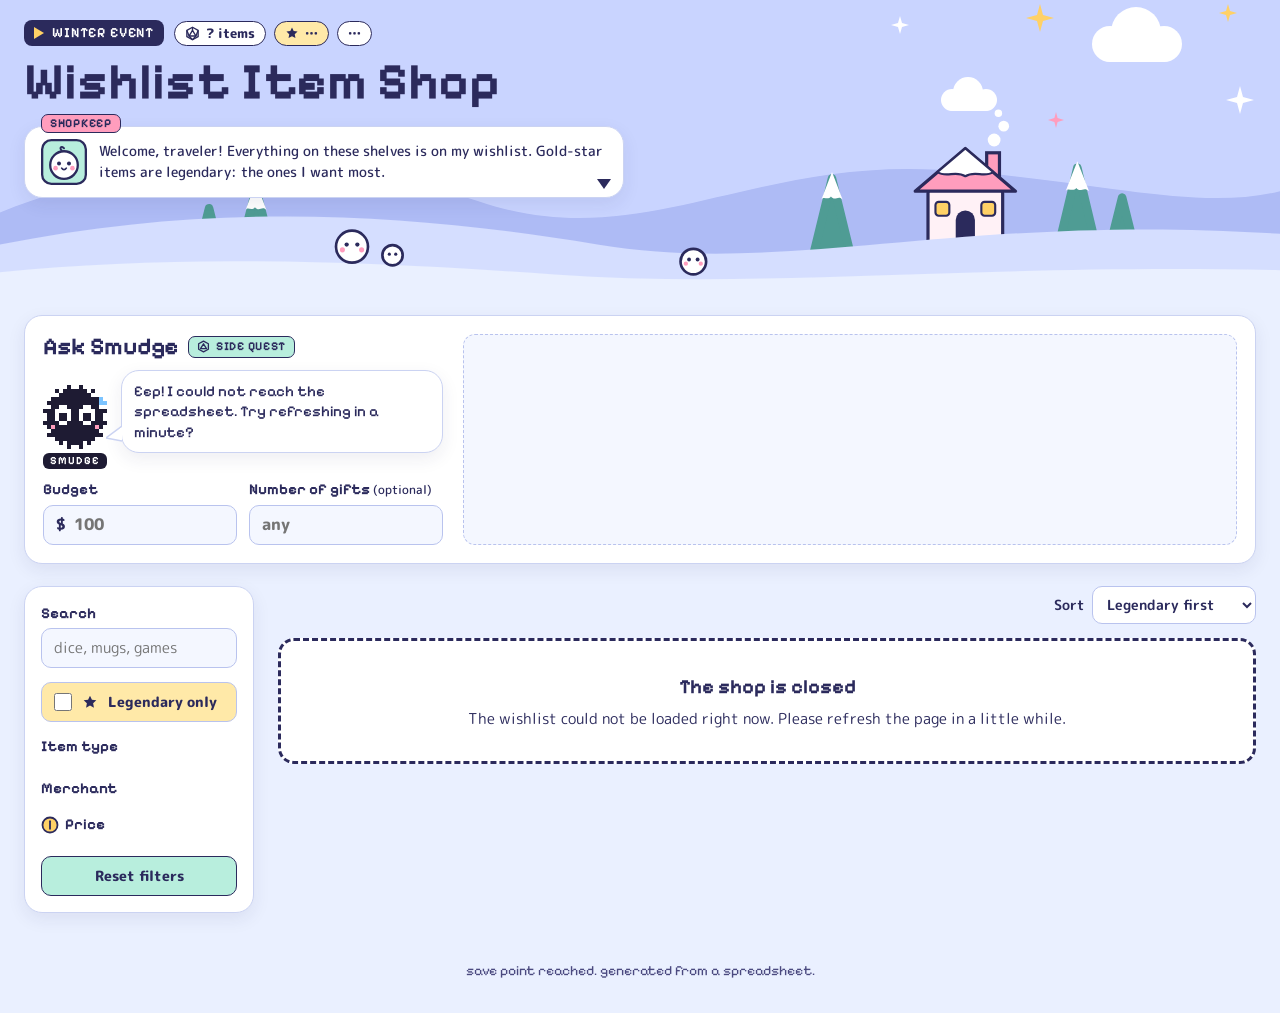
==== commit b325b130: "Allow ?test-claims behind the spoiler shield; cache-bust app.js and styles.css Test mode only uses f" ====
--- a/wishlist-site/index.html
+++ b/wishlist-site/index.html
@@ -8,8 +8,8 @@
 <link rel="preconnect" href="https://fonts.googleapis.com">
 <link rel="preconnect" href="https://fonts.gstatic.com" crossorigin>
 <link rel="stylesheet" href="https://fonts.googleapis.com/css2?family=M+PLUS+Rounded+1c:wght@400;500;700;800&family=Pixelify+Sans:wght@400;500;600;700&display=swap">
-<link rel="stylesheet" href="styles.css">
-<script src="app.js" defer></script>
+<link rel="stylesheet" href="styles.css?v=20261013b">
+<script src="app.js?v=20261013b" defer></script>
 </head>
 <body>
 
--- a/wishlist-site/styles.css
+++ b/wishlist-site/styles.css
@@ -391,3 +391,47 @@
   .info { top: 10px; left: 10px; }
   .info-btn { width: 30px; height: 30px; }
 }
+
+/* ---------- Soft theme: hairline outlines and soft shadows (overrides the chunky defaults above) ---------- */
+:root { --line: #CBD3F2; }
+.panel, .dialog, .bubble { border: 1.5px solid var(--line); box-shadow: 0 6px 18px rgba(43, 42, 92, 0.08); border-radius: 18px; }
+.card { border: 1.5px solid var(--line); box-shadow: 0 4px 14px rgba(43, 42, 92, 0.07); border-radius: 16px; padding: 10px; transition: transform .15s ease, box-shadow .15s ease; }
+.card:hover { transform: translateY(-2px); box-shadow: 0 10px 22px rgba(43, 42, 92, 0.12); }
+.card.is-legendary { border-color: #F0C766; box-shadow: 0 4px 14px rgba(224, 161, 0, 0.16); }
+.grid { gap: 26px 22px; }
+.photo { border: 0; background: #F6F8FF; }
+.chip, .view, .loot-btn, .btn { border: 1.5px solid var(--ink); box-shadow: none; }
+.chip { border-color: #B9C3EE; }
+.chip[aria-pressed="true"] { transform: none; border-color: var(--ink); }
+.info-btn { border: 1.5px solid #B9C3EE; box-shadow: 0 2px 6px rgba(43,42,92,.12); }
+.tag { border: 0; padding: 1px 7px; }
+.tag-vendor-on-gold { background: #FFFFFF; }
+.stat, .quest-tag, .dialog-name { border-width: 1.5px; }
+.text-input, .money-input, .sort select, .star-toggle { border: 1.5px solid #B9C3EE; }
+.plan-row { border: 1px solid var(--line); }
+.planner-right { border: 1.5px dashed #B9C3EE; }
+.star-badge { border-width: 2px; box-shadow: 0 2px 6px rgba(43,42,92,.18); }
+.bubble-tail path { stroke: var(--line); stroke-width: 1.5; }
+.card.is-looted { border-color: #D5D8E6; box-shadow: none; background: #F3F4F9; }
+.card.is-looted:hover { transform: none; box-shadow: none; }
+.looted-stamp { border-width: 2px; box-shadow: 0 3px 8px rgba(43, 42, 92, 0.15); }
+.loot-dialog { border: 1.5px solid var(--line); box-shadow: 0 18px 40px rgba(43, 42, 92, 0.22); }
+.toast { box-shadow: 0 10px 28px rgba(30, 27, 51, 0.3); }
+.chip:hover, .loot-btn:hover, .view:hover { filter: brightness(0.97); }
+.btn:active, .view:active, .loot-btn:active { transform: translateY(1px); }
+@media (prefers-reduced-motion: reduce) { .card, .card:hover { transition: none; transform: none; } }
+.details { border: 1.5px solid var(--line); box-shadow: 0 8px 20px rgba(43, 42, 92, 0.14); }
+
+/* ---------- Loot animation ---------- */
+.loot-ghost { will-change: transform; }
+.loot-ghost:hover { transform: none; }
+.loot-bag {
+  position: fixed; left: calc(50% - 48px); bottom: 28px; z-index: 59; width: 96px; height: 96px;
+  filter: drop-shadow(0 8px 12px rgba(43, 42, 92, 0.25)); pointer-events: none; transform-origin: 50% 100%;
+}
+.loot-bag svg { display: block; }
+.loot-plus {
+  position: absolute; left: 50%; top: -6px; padding: 0 8px; border-radius: 8px;
+  background: var(--gold); border: 2px solid var(--ink); color: var(--ink);
+  font-family: var(--pixel); font-size: 18px; font-weight: 700;
+}
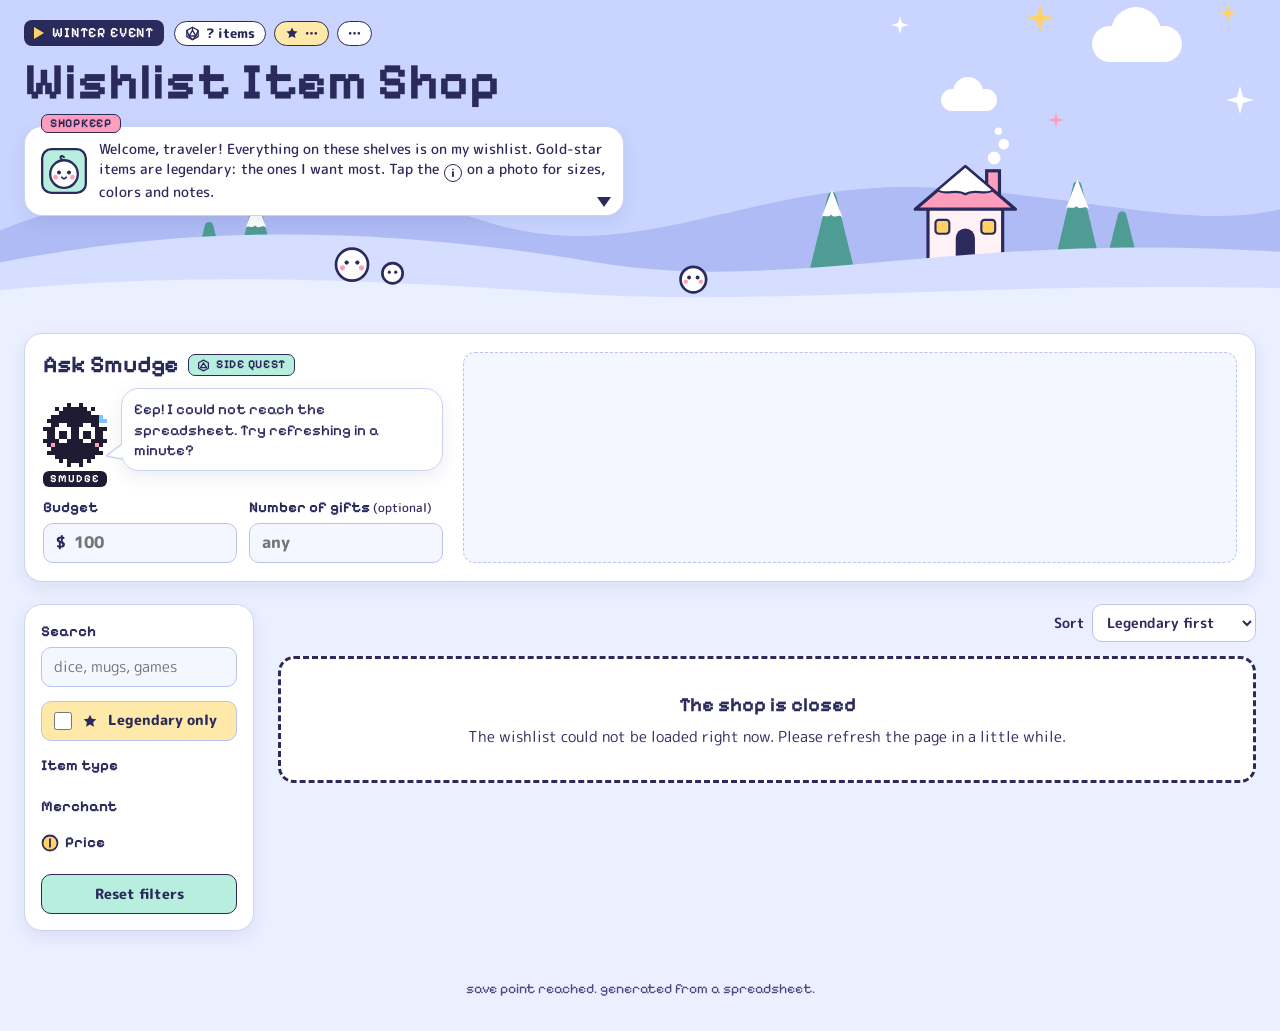
==== commit f5577b3e: "Teach the info button: shopkeeper line + one-time tip on the first card The tip pulses the first inf" ====
--- a/wishlist-site/index.html
+++ b/wishlist-site/index.html
@@ -8,8 +8,8 @@
 <link rel="preconnect" href="https://fonts.googleapis.com">
 <link rel="preconnect" href="https://fonts.gstatic.com" crossorigin>
 <link rel="stylesheet" href="https://fonts.googleapis.com/css2?family=M+PLUS+Rounded+1c:wght@400;500;700;800&family=Pixelify+Sans:wght@400;500;600;700&display=swap">
-<link rel="stylesheet" href="styles.css?v=20261013b">
-<script src="app.js?v=20261013b" defer></script>
+<link rel="stylesheet" href="styles.css?v=20261013c">
+<script src="app.js?v=20261013c" defer></script>
 </head>
 <body>
 
@@ -57,7 +57,7 @@
         <circle cx="19" cy="38" r="3" fill="#FF9DBD"/><circle cx="41" cy="38" r="3" fill="#FF9DBD"/>
         <path d="M27 38 C28.5 40.5 31.5 40.5 33 38" fill="none" stroke="#2B2A5C" stroke-width="2.2" stroke-linecap="round"/>
       </svg>
-      <p>Welcome, traveler! Everything on these shelves is on my wishlist. Gold-star items are legendary: the ones I want most.</p>
+      <p>Welcome, traveler! Everything on these shelves is on my wishlist. Gold-star items are legendary: the ones I want most. Tap the <span class="inline-i" aria-label="info">i</span> on a photo for sizes, colors and notes.</p>
       <svg aria-hidden="true" class="dialog-caret" width="14" height="10" viewBox="0 0 14 10"><path d="M0 0 H14 L7 10 Z" fill="#2B2A5C"/></svg>
     </div>
   </div>
--- a/wishlist-site/styles.css
+++ b/wishlist-site/styles.css
@@ -435,3 +435,39 @@
   background: var(--gold); border: 2px solid var(--ink); color: var(--ink);
   font-family: var(--pixel); font-size: 18px; font-weight: 700;
 }
+
+/* ---------- Info button hint ---------- */
+.inline-i {
+  display: inline-flex; align-items: center; justify-content: center; width: 18px; height: 18px; margin: 0 1px;
+  border-radius: 50%; border: 1.5px solid var(--ink); background: var(--white);
+  font-size: 11px; font-weight: 800; line-height: 1; vertical-align: -3px;
+}
+.info.has-hint .info-btn { animation: info-pulse 1.4s ease-out 0.6s 3; }
+@keyframes info-pulse {
+  0% { box-shadow: 0 0 0 0 rgba(255, 209, 102, 0.95); }
+  100% { box-shadow: 0 0 0 14px rgba(255, 209, 102, 0); }
+}
+.info-hint {
+  position: absolute; left: 44px; top: 3px; display: flex; align-items: center; gap: 2px;
+  padding: 3px 3px 3px 10px; border-radius: 10px; background: var(--soot); color: var(--white);
+  font-family: var(--pixel); font-size: 12.5px; white-space: nowrap;
+  box-shadow: 0 6px 16px rgba(30, 27, 51, 0.25); animation: hint-in 0.35s ease-out 0.4s both;
+}
+.info-hint::before {
+  content: ''; position: absolute; left: -4px; top: 50%; width: 9px; height: 9px;
+  background: var(--soot); transform: translateY(-50%) rotate(45deg);
+}
+.info-hint button {
+  width: 26px; height: 26px; border: 0; border-radius: 7px; background: transparent; color: var(--white);
+  font-size: 17px; line-height: 1; cursor: pointer;
+}
+.info-hint button:hover { background: rgba(255, 255, 255, 0.15); }
+@keyframes hint-in { from { opacity: 0; transform: translateX(-6px); } to { opacity: 1; transform: none; } }
+@media (prefers-reduced-motion: reduce) {
+  .info.has-hint .info-btn, .info-hint { animation: none; }
+}
+.card.has-hint-card { z-index: 6; }
+@media (max-width: 520px) {
+  .info-hint { left: 0; top: 38px; }
+  .info-hint::before { left: 12px; top: -4px; transform: rotate(45deg); }
+}
